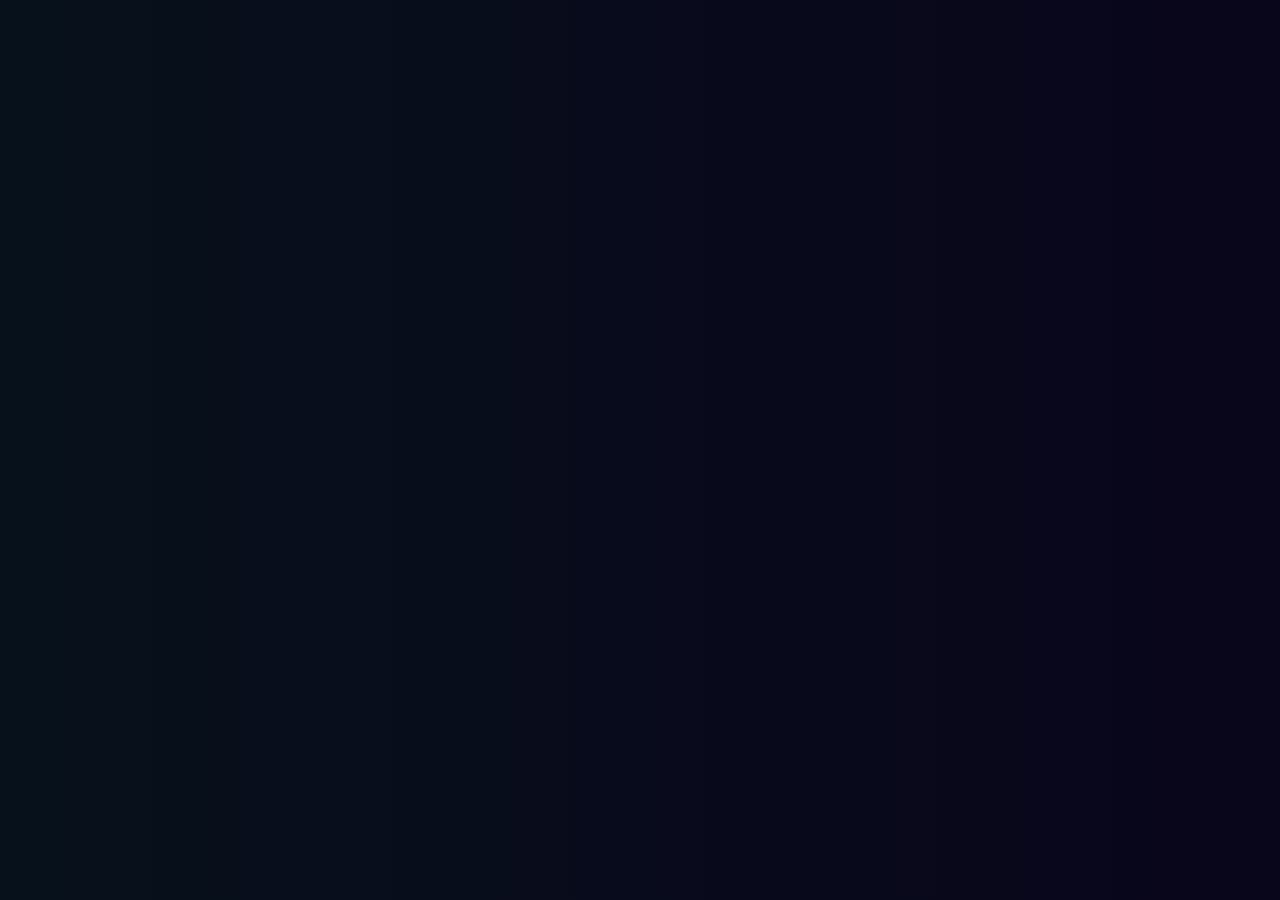
==== index.html @ 5dad0275 "Upload arquivos do projeto" ====
<!DOCTYPE html>
<html lang="pt-BR">

<head>
    <meta charset="UTF-8">
    <meta name="viewport" content="width=device-width, initial-scale=1.0">
    <title>Mundo RolePlay</title>
    <link rel="stylesheet" href="css/style.css">
</head>

<body>
    <header></header>
    <main></main>
    <footer></footer>
</body>

</html>
---- css/style.css ----
*{
  
}

body{
    background-image: linear-gradient(to left, #09051b, #07111b);
}
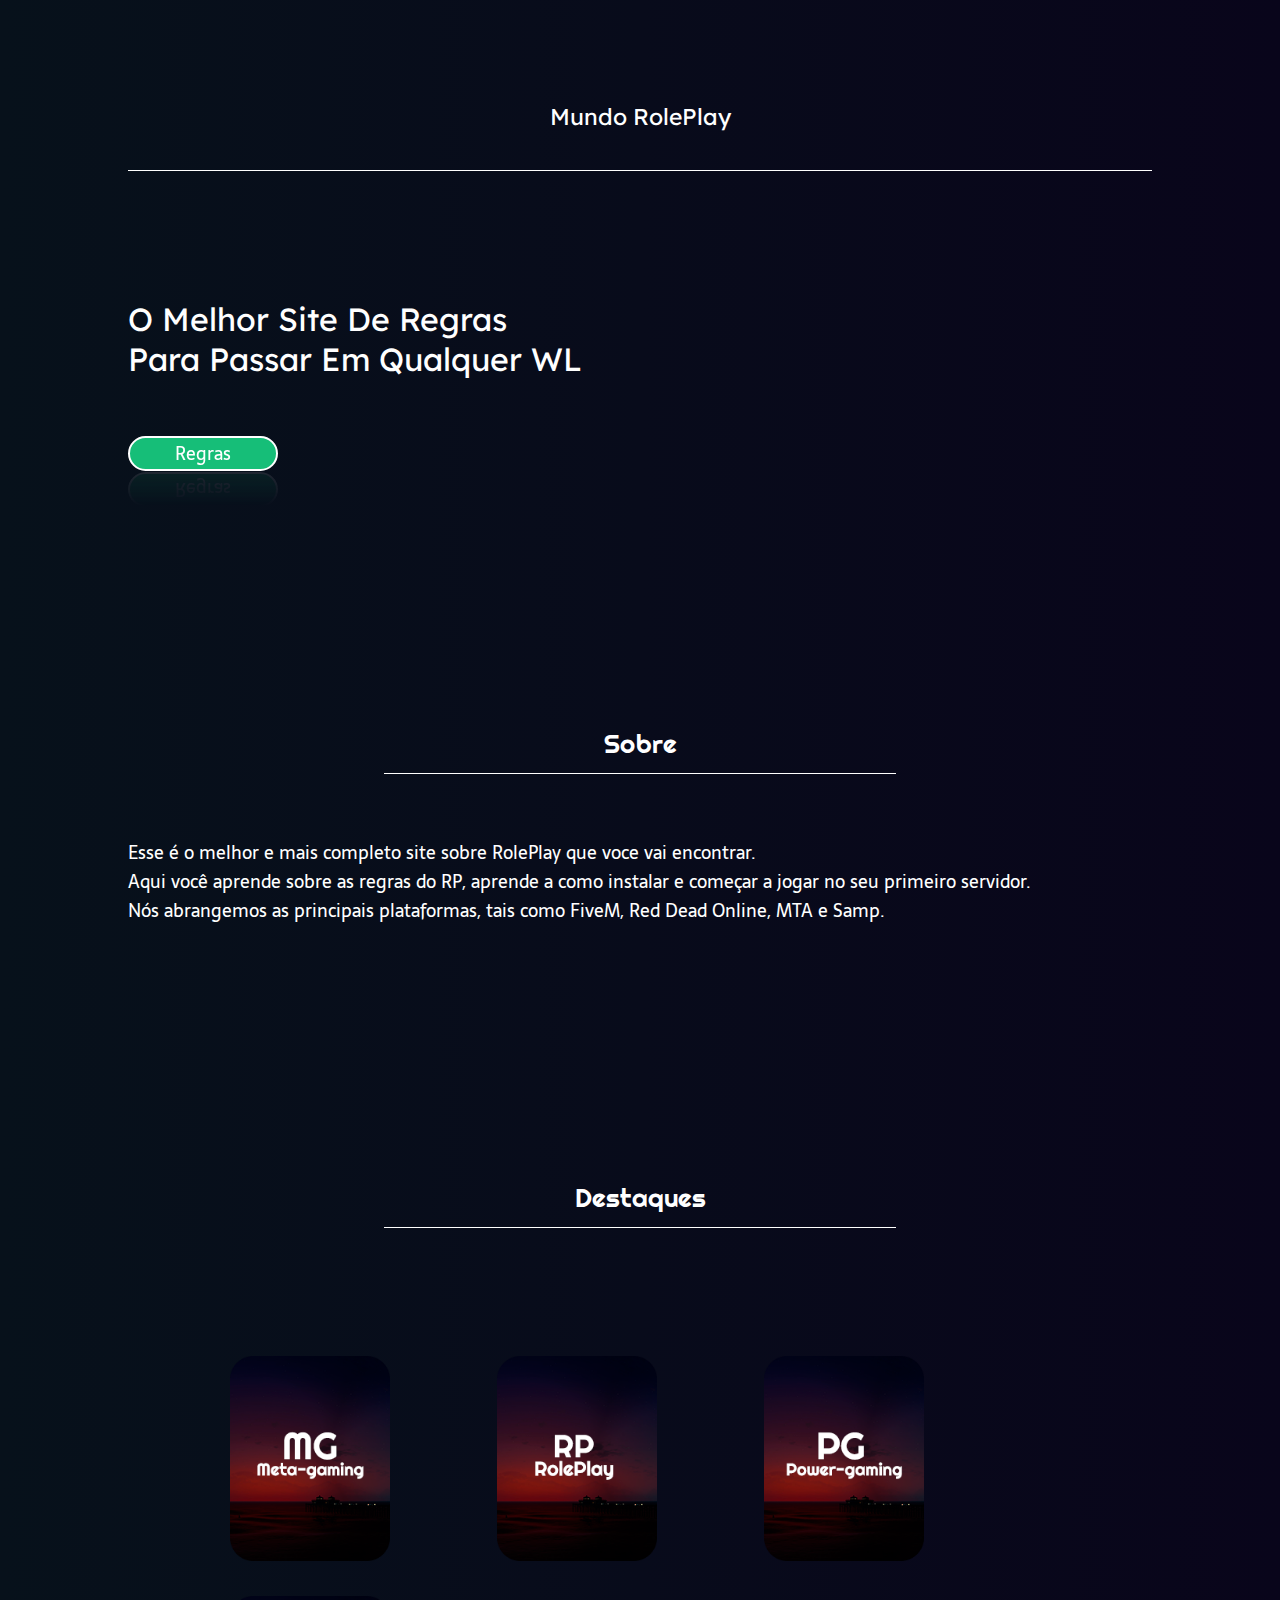
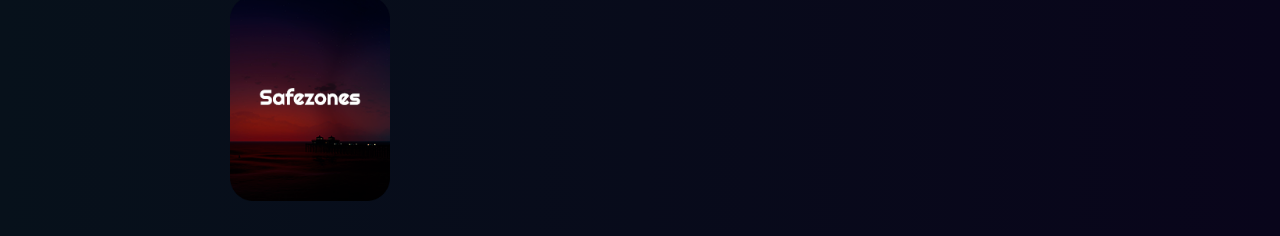
==== commit de5d4a8f: "Atualização arquivos do projeto" ====
--- a/index.html
+++ b/index.html
@@ -10,7 +10,41 @@
 
 <body>
     <header></header>
-    <main></main>
+    <main>
+        <section class="title-header">
+            <a href="index.html">
+                <h1>Mundo RolePlay</h1>
+            </a>
+            <div class="bottom-line"></div>
+        </section>
+
+        <section class="textMain">
+            <h1>O Melhor Site De Regras <br>
+                Para Passar Em Qualquer WL</h1>
+            <div class="button">
+                <a href=""><button>Regras</button></a>
+            </div>
+        </section>
+        <section class="text-about">
+            <h1>Sobre</h1>
+            <div class="bottom-line-about"></div>
+            <p>Esse é o melhor e mais completo site sobre RolePlay que voce vai encontrar. <br>
+                Aqui você aprende sobre as regras do RP, aprende a como instalar e começar a jogar no seu primeiro
+                servidor. <br>
+                Nós abrangemos as principais plataformas, tais como FiveM, Red Dead Online, MTA e Samp. </p>
+        </section>
+        <section class="highlights">
+            <h1>Destaques</h1>
+            <div class="bottom-line-highlights"></div>
+            <div id="images-highlights">
+                <a href=""><img src="assets/img/meta-gaming-img.png" alt=""></a>
+                <a href=""><img src="assets/img/roleplay-img.png" alt=""></a>
+                <a href=""><img src="assets/img/powergaming-img.png" alt=""></a>
+                <a href=""><img src="assets/img/safezones-img.png" alt=""></a>
+            </div>
+
+        </section>
+    </main>
     <footer></footer>
 </body>
 
--- a/css/style.css
+++ b/css/style.css
@@ -1,7 +1,135 @@
-*{
-  
+@import url('https://fonts.googleapis.com/css2?family=Lexend:wght@400;700&family=Righteous&family=Sarala:wght@400;700&display=swap');
+
+* {
+    font-family: Arial, Helvetica, sans-serif;
+    margin: 0px;
+    padding: 0px;
+    box-sizing: border-box;
 }
 
-body{
+body,
+html {
+    width: 100%;
+    height: 100%;
+}
+
+body {
     background-image: linear-gradient(to left, #09051b, #07111b);
+    border-radius: 30px;
+}
+
+.title-header a{
+    text-decoration: none;
+}
+.title-header h1{
+    font-family: 'Lexend';
+    color: white;
+    font-style: normal;
+    font-weight: normal;
+    text-align: center;
+    margin-top: 8%;
+    margin-bottom: 3%;
+    font-size: 23px;
+}
+.title-header .bottom-line{
+    border-bottom: 1px solid white;
+    width: 80%;
+    margin-left: 10%;
+}
+
+.textMain{
+    margin-left: 10%;
+    margin-top: 10%;
+}
+.textMain h1{
+    font-family: 'Lexend';
+    color: white;
+    font-weight: normal;
+    font-style: normal;
+    margin-bottom: 5%;
+}
+
+.button button{
+    background-color: #16be78;
+    color: white;
+    font-family: 'Sarala';
+    font-size: 18px;
+    width: 150px;
+    height: 35px;
+    border-radius: 25px;
+    border: 2px solid white;
+    cursor: pointer;
+    -webkit-box-reflect: below 1px linear-gradient(transparent, rgba(0, 0, 0, 0.103));
+}
+
+button:hover{
+    box-shadow: 0 0 10px #00ff95, 0 0 40px #00ff95, 0 0 80px #00ff95;
+    background-color: #00ff95;
+    border: 1px solid white;
+    color: black;
+    transition: all 1s ease;
+    cursor: pointer;
+}
+
+
+
+.text-about{
+    margin-top: 20%;
+}
+
+.text-about h1{
+    font-family: 'Righteous';
+    color: white;
+    font-weight: normal;
+    font-style: normal;
+    text-align: center;
+    font-size: 26px;
+    margin-bottom: 1%;
+}
+.bottom-line-about{
+    border-bottom: 1px solid white;
+    width: 40%;
+    margin-left: 30%;
+    margin-bottom: 5%;
+}
+.text-about p{
+    font-family: 'Sarala';
+    color: white;
+    font-weight: normal;
+    font-style: normal;
+    font-size: 18px;
+    margin-left: 10%;
+    margin-right: 10%;
+    margin-bottom: 20%;
+}
+
+.highlights h1{
+    font-family: 'Righteous';
+    color: white;
+    font-weight: normal;
+    font-style: normal;
+    text-align: center;
+    font-size: 26px;
+    margin-bottom: 1%;
+}
+.bottom-line-highlights{
+    border-bottom: 1px solid white;
+    width: 40%;
+    margin-left: 30%;
+    margin-bottom: 10%;
+}
+
+#images-highlights{
+    margin-left: 10%;
+    margin-right: 10%;
+}
+#images-highlights img{
+    width: 160px;
+    margin-left: 10%;
+    margin-bottom: 3%;
+}
+
+#images-highlights img:hover{
+    transform: translateY(-10px);
+    transition: all 1s;
 }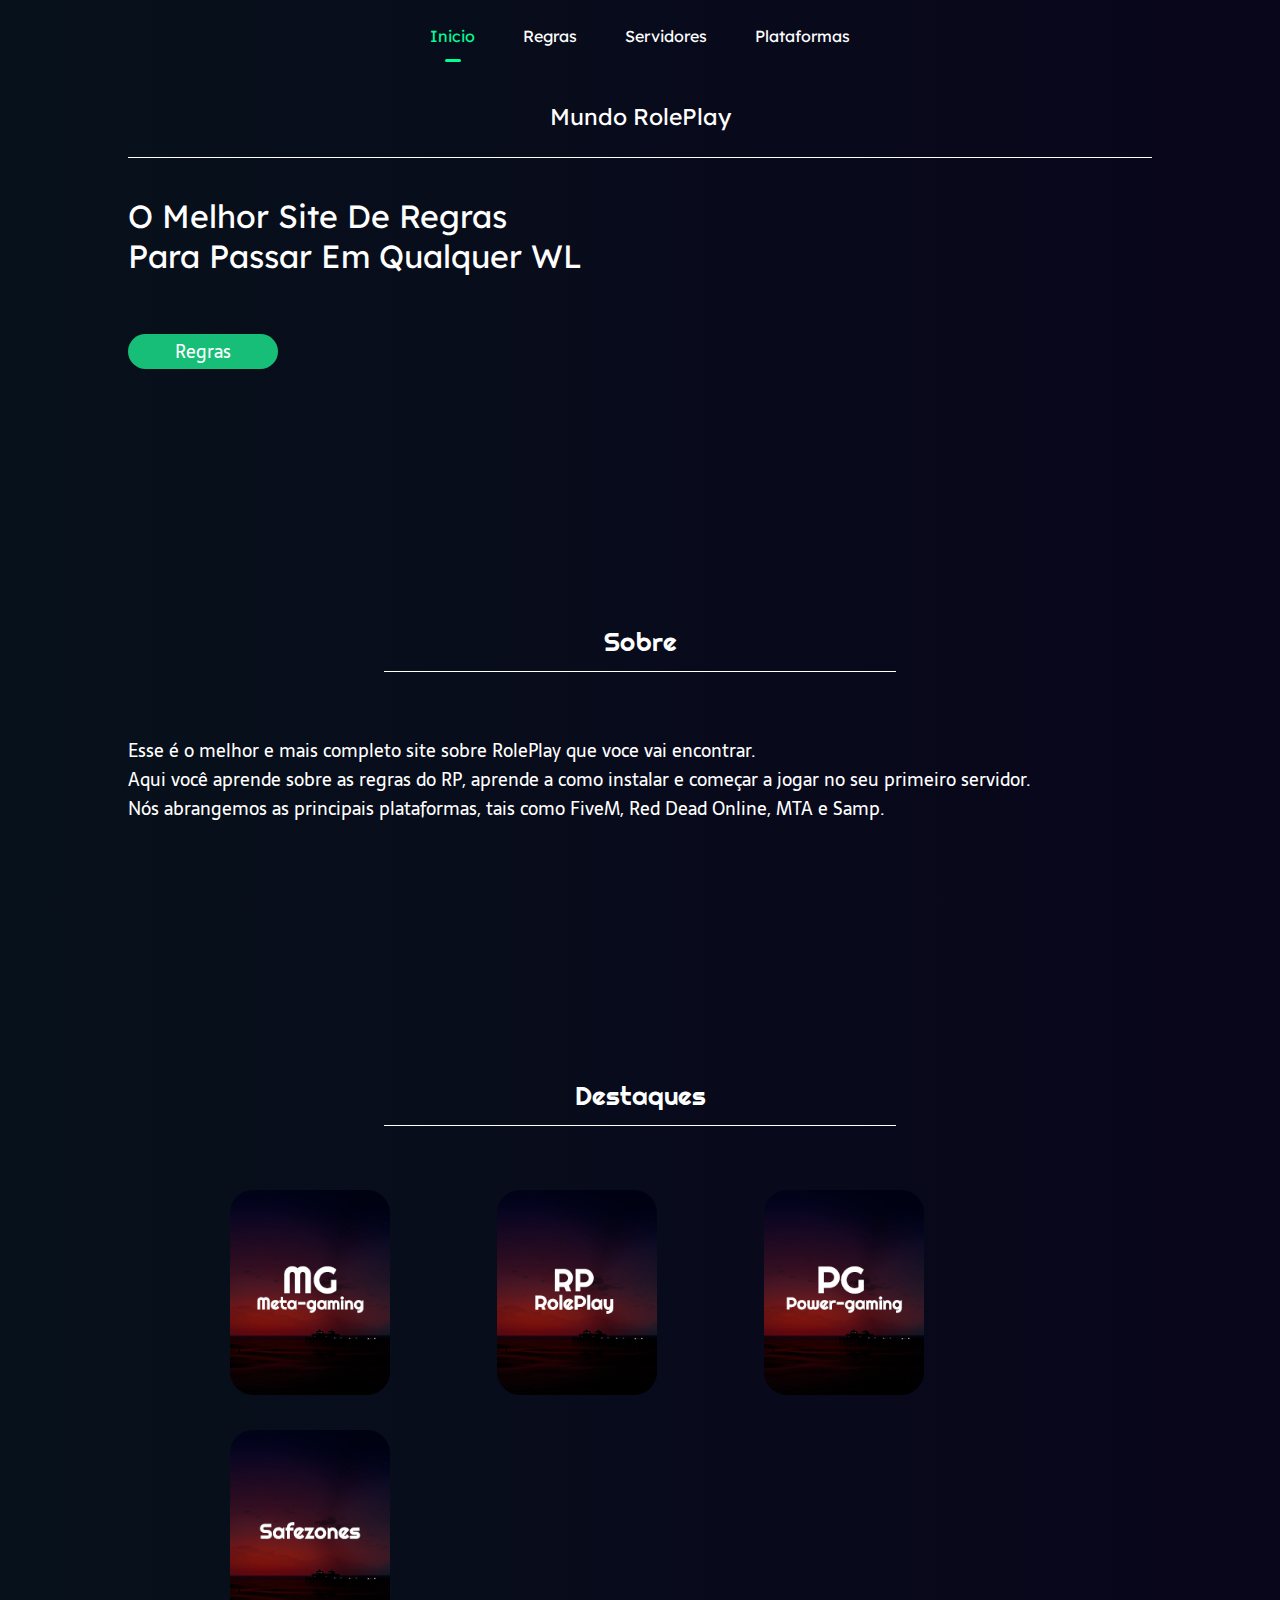
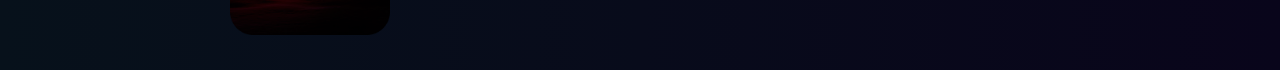
==== commit 66159b85: "Atualização Arquivos do Projeto" ====
--- a/index.html
+++ b/index.html
@@ -6,10 +6,42 @@
     <meta name="viewport" content="width=device-width, initial-scale=1.0">
     <title>Mundo RolePlay</title>
     <link rel="stylesheet" href="css/style.css">
+    <link rel="stylesheet" href="css/media-query.css">
+    <!--FontAwesome-->
+    <link rel="stylesheet" href="https://cdnjs.cloudflare.com/ajax/libs/font-awesome/6.2.1/css/all.min.css"
+        integrity="sha512-MV7K8+y+gLIBoVD59lQIYicR65iaqukzvf/nwasF0nqhPay5w/9lJmVM2hMDcnK1OnMGCdVK+iQrJ7lzPJQd1w=="
+        crossorigin="anonymous" referrerpolicy="no-referrer" />
 </head>
 
 <body>
-    <header></header>
+    <header>
+        <nav class="nav container">
+            <div class="nav_menu">
+                <ul class="nav_list">
+                    <li class="nav_item">
+                        <a id="a_icons" href="index.html" class="nav_link active_link">
+                            <i class="fa-solid fa-house nav_icon"></i>
+                            <span class="nav_name">Inicio</span></a>
+                    </li>
+                    <li class="nav_item">
+                        <a id="a_icons" href="regras.html" class="nav_link ">
+                            <i class="fa-solid fa-book nav_icon"></i>
+                            <span class="nav_name">Regras</span></a>
+                    </li>
+                    <li class="nav_item">
+                        <a id="a_icons" href="servidores.html" class="nav_link">
+                            <i class="fa-solid fa-server nav_icon"></i>
+                            <span class="nav_name">Servidores</span></a>
+                    </li>
+                    <li class="nav_item">
+                        <a id="a_icons" href="plataformas.html" class="nav_link">
+                            <i class="fa-solid fa-computer nav_icon"></i>
+                            <span class="nav_name">Plataformas</span></a>
+                    </li>
+                </ul>
+            </div>
+        </nav>
+    </header>
     <main>
         <section class="title-header">
             <a href="index.html">
@@ -19,12 +51,17 @@
         </section>
 
         <section class="textMain">
-            <h1>O Melhor Site De Regras <br>
-                Para Passar Em Qualquer WL</h1>
-            <div class="button">
-                <a href=""><button>Regras</button></a>
+            <div>
+                <h1>O Melhor Site De Regras <br>
+                    Para Passar Em Qualquer WL</h1>
+                <div class="button">
+                    <a href=""><button>Regras</button></a>
+                </div>
             </div>
+
+            <img src="assets/img/image3.png" alt="" class="image1">
         </section>
+
         <section class="text-about">
             <h1>Sobre</h1>
             <div class="bottom-line-about"></div>
@@ -33,6 +70,8 @@
                 servidor. <br>
                 Nós abrangemos as principais plataformas, tais como FiveM, Red Dead Online, MTA e Samp. </p>
         </section>
+
+        <section class="image_slide"></section>
         <section class="highlights">
             <h1>Destaques</h1>
             <div class="bottom-line-highlights"></div>
@@ -42,7 +81,6 @@
                 <a href=""><img src="assets/img/powergaming-img.png" alt=""></a>
                 <a href=""><img src="assets/img/safezones-img.png" alt=""></a>
             </div>
-
         </section>
     </main>
     <footer></footer>
--- a/css/style.css
+++ b/css/style.css
@@ -6,17 +6,98 @@
     padding: 0px;
     box-sizing: border-box;
 }
-
 body,
 html {
     width: 100%;
     height: 100%;
-}
-
+    scroll-behavior: smooth;
+}
 body {
     background-image: linear-gradient(to left, #09051b, #07111b);
     border-radius: 30px;
 }
+/* scrollbar */
+body::-webkit-scrollbar {
+    width: 5px;
+    /* width of the entire scrollbar */
+}
+
+body::-webkit-scrollbar-track {
+    background: #2A2A2A;
+    /* color of the tracking area */
+}
+
+body::-webkit-scrollbar-thumb {
+    background-color: rgb(255, 255, 255);
+    /* color of the scroll thumb */
+    border-radius: 20px;
+    /* roundness of the scroll thumb */
+}
+
+/*NAVBAR CONFIGURATION*/
+
+ul{
+    list-style: none;
+}
+#a_icons{
+    text-decoration: none;
+    align-items: center;
+}
+.container {
+    max-width: 968px;
+    margin: auto;
+}
+header {
+    position: absolute;
+    top: 0;
+    left: 0;
+    width: 100%;
+    z-index: 100;
+    transition: 0.4s;
+}
+.nav {
+    height: 4.5rem;
+    display: flex;
+    justify-content: center;
+    align-items: center;
+}
+.nav_icon {
+    font-size: 1.5rem;
+}
+.nav_name{
+    font-family: 'Lexend';
+}
+.nav_list,
+.nav_link {
+    display: flex;
+}
+
+.nav_list {
+    justify-content: space-around;
+    column-gap: 3rem;
+}
+
+.nav_link {
+    flex-direction: column;
+    align-items: center;
+    row-gap: 0.25rem;
+    color: white;
+}
+
+.nav_link:hover {
+    color: #00ff95;
+}
+
+i.nav_icon {
+    display: none;
+}
+.active_link{
+    position: relative;
+    color: #00ff95;
+    transition: 0.3s;
+}
+
+/*OTHERS PAGE CONFIG*/
 
 .title-header a{
     text-decoration: none;
@@ -28,7 +109,7 @@
     font-weight: normal;
     text-align: center;
     margin-top: 8%;
-    margin-bottom: 3%;
+    margin-bottom: 2%;
     font-size: 23px;
 }
 .title-header .bottom-line{
@@ -39,7 +120,10 @@
 
 .textMain{
     margin-left: 10%;
-    margin-top: 10%;
+    margin-top: 3%;
+}
+.textMain .image1{
+    display: none;
 }
 .textMain h1{
     font-family: 'Lexend';
@@ -57,26 +141,56 @@
     width: 150px;
     height: 35px;
     border-radius: 25px;
-    border: 2px solid white;
+    border: none;
     cursor: pointer;
-    -webkit-box-reflect: below 1px linear-gradient(transparent, rgba(0, 0, 0, 0.103));
-}
-
-button:hover{
+}
+
+.button{
+    position: relative;
+    width: 150px;
+    height: 35px;
+}
+
+.button button::before, .button button:after{
+    content: '';
+    display: block;
+    position: absolute;
+    width: 152px;
+    height: 37px;
+    top: -2px;
+    left: -2px;
+    border: 2px solid #16be78;
+    border-radius: 25px;
+    opacity: 0;
+    animation: animacao-botao 1.5s linear infinite;
+}
+.button button:after{
+    animation-delay: .5s;
+}
+@keyframes animacao-botao {
+    0%{
+        transform: scale(0.5);
+        opacity: 0;
+    }
+    50%{
+        opacity: 1;
+    }
+    100%{
+        transform: scale(1.2);
+        opacity: 0;
+    }
+}
+.button button:hover{
     box-shadow: 0 0 10px #00ff95, 0 0 40px #00ff95, 0 0 80px #00ff95;
     background-color: #00ff95;
-    border: 1px solid white;
+    border: none;
     color: black;
     transition: all 1s ease;
     cursor: pointer;
 }
-
-
-
 .text-about{
     margin-top: 20%;
 }
-
 .text-about h1{
     font-family: 'Righteous';
     color: white;
@@ -102,7 +216,6 @@
     margin-right: 10%;
     margin-bottom: 20%;
 }
-
 .highlights h1{
     font-family: 'Righteous';
     color: white;
@@ -116,9 +229,8 @@
     border-bottom: 1px solid white;
     width: 40%;
     margin-left: 30%;
-    margin-bottom: 10%;
-}
-
+    margin-bottom: 5%;
+}
 #images-highlights{
     margin-left: 10%;
     margin-right: 10%;
@@ -132,4 +244,92 @@
 #images-highlights img:hover{
     transform: translateY(-10px);
     transition: all 1s;
-}+}
+/*RESPONSIVIDADE CELULAR*/
+
+@media screen and (max-width: 992px) {
+    .nav_menu {
+
+        position: fixed;
+        bottom: 0;
+        left: 0;
+        background: #1B2020;
+        width: 85%;
+        margin-left: 7%;
+        height: 4rem;
+        padding: 0 1rem;
+        display: grid;
+        align-items: center;
+        border-radius: 15px;
+        margin-bottom: 4%;
+        transition: .4s;
+        box-shadow: 4px 4px 4px rgba(0, 0, 0, 0.25);
+    }
+    .container {
+        margin-right: 1rem;
+        margin-left: 1rem;
+    }
+    .nav{
+        height: 3rem;
+    }
+    i.nav_icon{
+        display: block;
+    }
+}
+@media screen and (max-width: 600px) {
+    #images-highlights{
+        padding-bottom: 15%;
+    }
+}
+
+@media screen and (max-width: 576px) {
+    .nav_list{
+        justify-content: center;
+    }
+}
+@media screen and (max-width: 526px) {
+    .nav_name{
+        display: none;
+    }
+}
+@media screen and (max-width: 510px) {
+    #images-highlights img{
+        width: 120px;
+    }
+    #images-highlights{
+        padding-bottom: 35%;
+        padding-left: 4%;
+    }
+}
+@media screen and (max-width: 414px) {
+    #images-highlights{
+        margin-left: 2%;
+    }
+}
+@media screen and (max-width: 360px) {
+    #images-highlights{
+        margin-left: 0;
+        padding-left: 25%;
+    }
+
+}
+@media screen and (max-width: 320px) {
+    .nav_list {
+        column-gap: 2rem;
+    }
+    #images-highlights img{
+        width: 100px;
+    }
+    #images-highlights{
+        padding-left: 28%;
+    }
+}
+@media screen and (max-width: 264px) {
+    .nav_list {
+        column-gap: 1.5rem;
+    }
+    .nav_icon{
+        font-size: 1rem;
+    }
+}
+
--- a/css/media-query.css
+++ b/css/media-query.css
@@ -0,0 +1,51 @@
+@media screen and (min-width: 768px) and (max-width: 992px) {
+    /*TABLET*/
+    #images-highlights{
+        padding-bottom: 15%;
+        padding-left: 7%;
+    }
+}
+@media screen and (min-width: 993px) {
+    .active_link::before{
+        content: '';
+        position: absolute;
+        bottom: -1rem;
+        width: 1rem;
+        height: 3px;
+        background-color: #00ff95;
+        border-radius: 3px;
+    }
+}
+@media screen and (min-width: 992px) and (max-width: 1300px) {
+    /*DESKTOP*/
+    
+}
+@media screen and (min-width: 1300px){
+    /*GRANDES TELAS*/
+    #images-highlights img{
+        margin-left: 0;
+        margin-bottom: 50%;
+        
+    }
+    #images-highlights{
+        margin-left: 0;
+        margin-right: 0;
+        display: flex;
+        align-items: center;
+        justify-content: center;
+        gap: 40px;
+    }
+    .text-about p{
+        text-align: center;
+    }
+    .textMain .image1{
+        display: block;
+        width: 350px;
+        margin-right: 10%;
+        
+    }
+    .textMain{
+        display: flex;
+        justify-content: space-between;
+    }
+}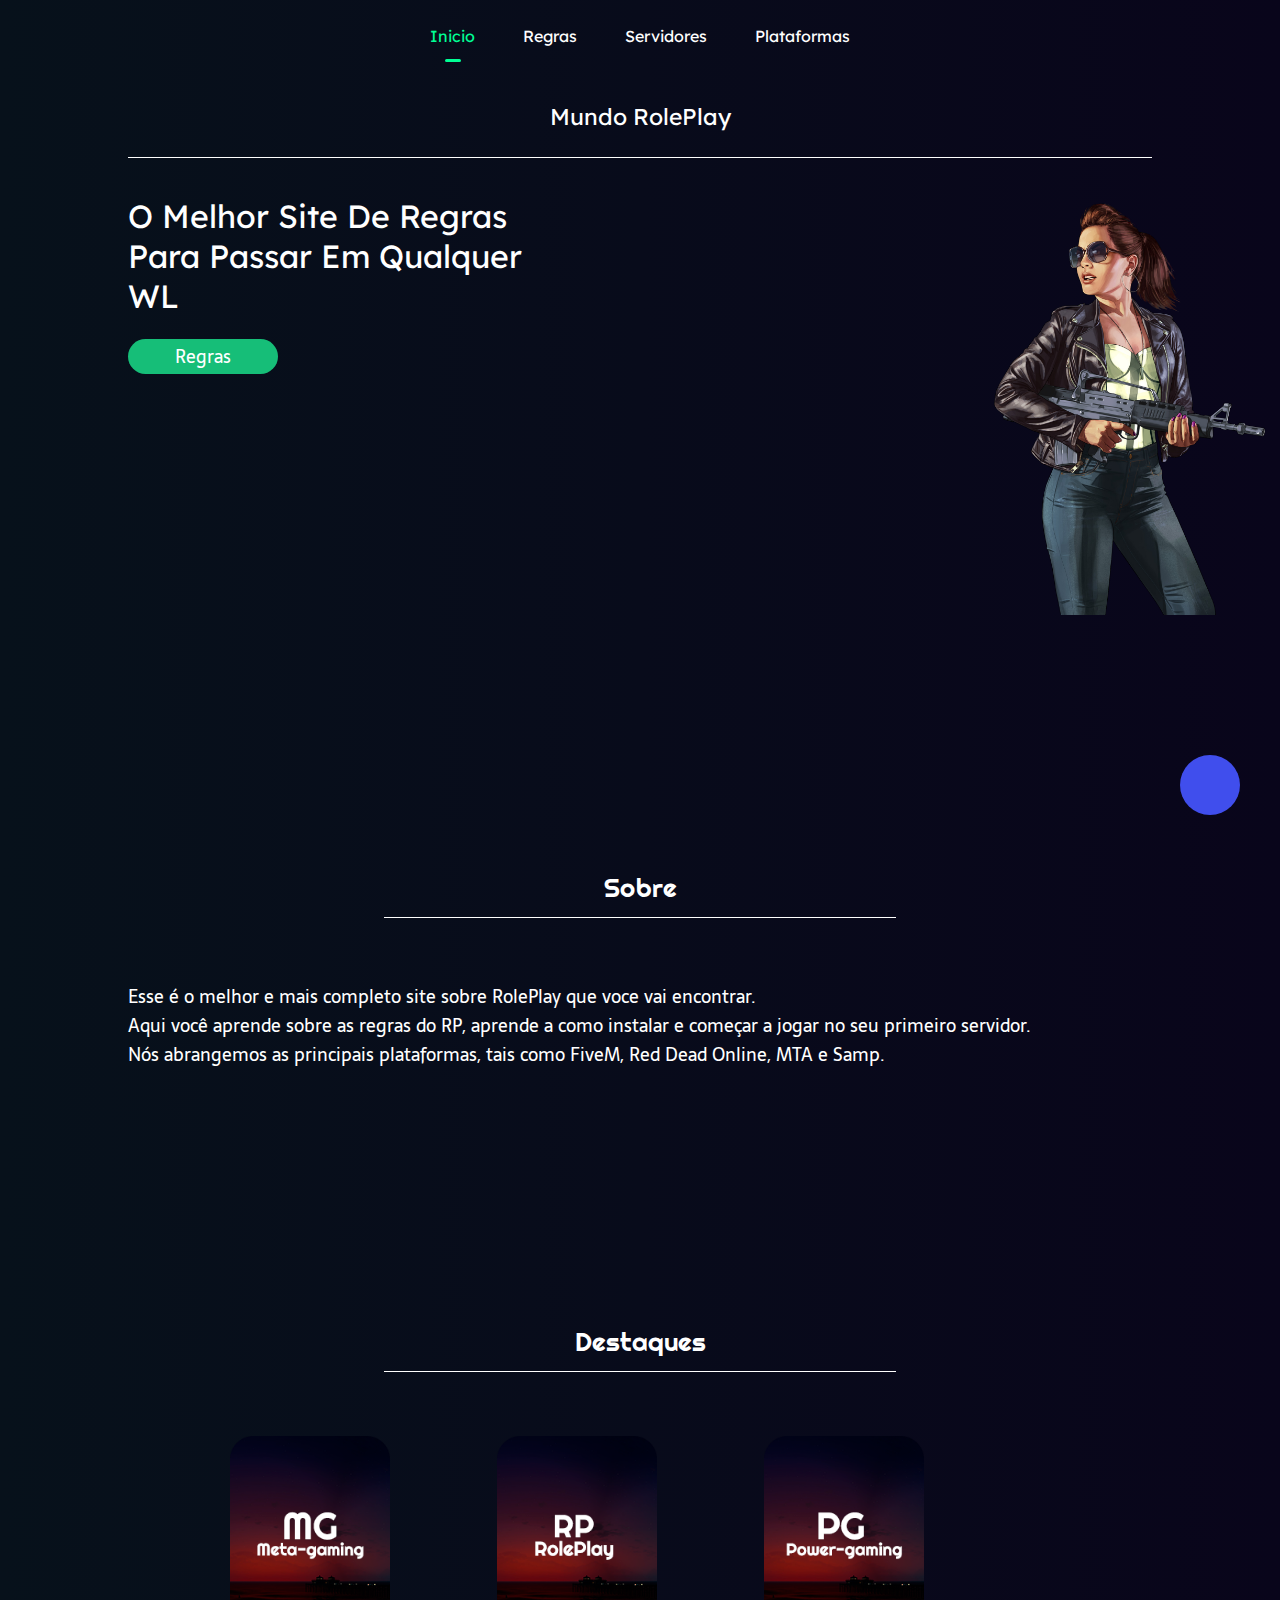
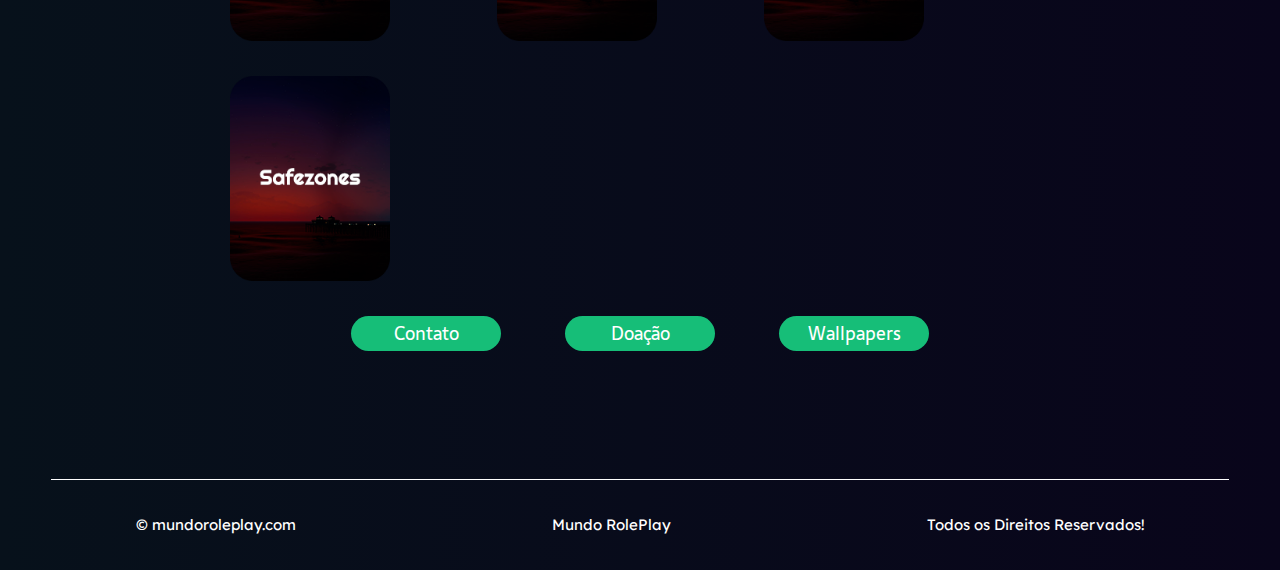
==== commit 4552fa30: "Atualização arquivos do projeto" ====
--- a/index.html
+++ b/index.html
@@ -42,6 +42,7 @@
             </div>
         </nav>
     </header>
+
     <main>
         <section class="title-header">
             <a href="index.html">
@@ -55,11 +56,11 @@
                 <h1>O Melhor Site De Regras <br>
                     Para Passar Em Qualquer WL</h1>
                 <div class="button">
-                    <a href=""><button>Regras</button></a>
+                    <a href="regras.html"><button>Regras</button></a>
                 </div>
             </div>
 
-            <img src="assets/img/image3.png" alt="" class="image1">
+            <img src="assets/img/image4.png" alt="" class="image1">
         </section>
 
         <section class="text-about">
@@ -71,7 +72,6 @@
                 Nós abrangemos as principais plataformas, tais como FiveM, Red Dead Online, MTA e Samp. </p>
         </section>
 
-        <section class="image_slide"></section>
         <section class="highlights">
             <h1>Destaques</h1>
             <div class="bottom-line-highlights"></div>
@@ -82,8 +82,32 @@
                 <a href=""><img src="assets/img/safezones-img.png" alt=""></a>
             </div>
         </section>
+
+        <section class="discord_button">
+            <div class="botao_discord">
+                <a class="link-discord" href="" target="_blank"><i class="fa-brands fa-discord" id="discord1"></i></a>
+            </div>
+        </section>
+
+        <section class="buttons">
+            <div class="buttons_configuration">
+                <a class='botao-contato' href="contato.html"><button><i class="fa-solid fa-envelope"></i> Contato</button></a>
+                <a class='botao-doacao'href="#"><button><i class="fa-solid fa-hand-holding-dollar"></i> Doação</button></a>
+                <a class='botao-wallpaper' href="wallpapers.html"><button><i class="fa-solid fa-image"></i> Wallpapers</button></a>
+                <a class='botao-wallpaper' id="discord2" href="#"><button><i class="fa-brands fa-discord" ></i> Discord</button></a>
+            </div>
+        </section>
     </main>
-    <footer></footer>
+    <footer>
+        <div class="line_up"></div>
+        <section class="conteudo_footer">
+            <div>
+                <p>© mundoroleplay.com</p>
+                <p>Mundo RolePlay</p>
+                <p>Todos os Direitos Reservados!</p>
+            </div>
+        </section>
+    </footer>
 </body>
 
 </html>--- a/css/style.css
+++ b/css/style.css
@@ -124,6 +124,20 @@
 }
 .textMain .image1{
     display: none;
+    transform: translateY(0px);
+    animation: animacao-imagem 5s ease-in-out infinite;
+}
+
+@keyframes animacao-imagem {
+    0%{
+        transform: translateY(0px);
+    }
+    50%{
+        transform: translateY(-20px);
+    }
+    100%{
+        transform: translateY(0px);
+    }
 }
 .textMain h1{
     font-family: 'Lexend';
@@ -245,6 +259,176 @@
     transform: translateY(-10px);
     transition: all 1s;
 }
+
+
+
+
+/*BOTÃO DISCORD*/
+
+.botao_discord{
+    display: none;
+}
+.link-discord {
+    position: fixed;
+    width: 60px;
+    height: 60px;
+    bottom: 85px;
+    right: 40px;
+    background-color: #404EED;
+    color: white;
+    border-radius: 50px;
+    text-align: center;
+    font-size: 25px;
+    z-index: 1000;
+}
+
+#discord1 {
+    margin-top: 17px;
+}
+
+.link-discord:hover {
+    transform: translateY(-10px);
+    transition: all 1s;
+    transform-origin: button;
+
+    box-shadow: 0 0 10px #404EED, 0 0 40px #404EED, 0 0 80px #404EED;
+    background-color: #404EED;
+}
+
+.link-discord::before, .link-discord:after{
+    content: '';
+    display: block;
+    position: absolute;
+    width: 63px;
+    height: 63px;
+    top: -3px;
+    left: -3px;
+    border: 2px solid #404EED;
+    border-radius: 50%;
+    opacity: 0;
+    animation: animacao-botao-discord 1.5s linear infinite;
+}
+.button button:after{
+    animation-delay: .5s;
+}
+@keyframes animacao-botao-discord {
+    0%{
+        transform: scale(0.5);
+        opacity: 0;
+    }
+    50%{
+        opacity: 1;
+    }
+    100%{
+        transform: scale(1.2);
+        opacity: 0;
+    }
+}
+
+
+/*BOTÕES FIM PAGINA*/
+
+.buttons_configuration{
+    display: flex;
+    align-items: center;
+    justify-content: center;
+    gap: 5%;   
+}
+
+.botao-contato button{
+    background-color: #16be78;
+    color: white;
+    font-family: 'Sarala';
+    font-size: 18px;
+    width: 150px;
+    height: 35px;
+    border-radius: 25px;
+    border: none;
+    cursor: pointer;
+}
+.botao-contato button:hover{
+    transform: translateY(-10px);
+    transition: all 1s;
+    box-shadow: 0 0 10px #00ff95, 0 0 40px #00ff95, 0 0 80px #00ff95;
+    background-color: #00ff95;
+    border: none;
+    color: black;
+    transition: all 1s ease;
+    cursor: pointer;
+}
+.botao-doacao button{
+    background-color: #16be78;
+    color: white;
+    font-family: 'Sarala';
+    font-size: 18px;
+    width: 150px;
+    height: 35px;
+    border-radius: 25px;
+    border: none;
+    cursor: pointer;
+}
+.botao-doacao button:hover{
+    transform: translateY(-10px);
+    transition: all 1s;
+    box-shadow: 0 0 10px #00ff95, 0 0 40px #00ff95, 0 0 80px #00ff95;
+    background-color: #00ff95;
+    border: none;
+    color: black;
+    transition: all 1s ease;
+    cursor: pointer;
+}
+.botao-wallpaper button{
+    background-color: #16be78;
+    color: white;
+    font-family: 'Sarala';
+    font-size: 18px;
+    width: 150px;
+    height: 35px;
+    border-radius: 25px;
+    border: none;
+    cursor: pointer;
+}
+.botao-wallpaper button:hover{
+    transform: translateY(-10px);
+    transition: all 1s;
+    box-shadow: 0 0 10px #00ff95, 0 0 40px #00ff95, 0 0 80px #00ff95;
+    background-color: #00ff95;
+    border: none;
+    color: black;
+    transition: all 1s ease;
+    cursor: pointer;
+}
+
+
+.line_up{
+    border-top: 1px solid white;
+    width: 92%;
+    margin-left: 4%;
+}
+footer{
+    width: 100%;
+    height: 10%;
+    left: 0px;
+    background: transparent;
+    margin-top: 10%;
+}
+
+
+.conteudo_footer div{
+    display: flex;
+    align-items: center;
+    justify-content: center;
+    min-height: 10vh;
+    gap: 30%;
+}
+.conteudo_footer div p{
+    font-family: 'Lexend';
+    color: white;
+    font-size: 15px;
+    text-align: center;
+}
+
+
 /*RESPONSIVIDADE CELULAR*/
 
 @media screen and (max-width: 992px) {
@@ -275,22 +459,42 @@
     i.nav_icon{
         display: block;
     }
+    footer{
+        height: 27%;
+    }
+}
+@media screen and (max-width: 766px) {
+    .conteudo_footer div{
+        gap: 5%;
+    }
+    .conteudo_footer div p{
+        font-size: 12px;
+    }
 }
 @media screen and (max-width: 600px) {
     #images-highlights{
         padding-bottom: 15%;
     }
 }
+@media screen and (max-width: 735px) {
+    .buttons_configuration{
+        flex-direction: column;
+        gap: 30px;
+        margin-top: 50px;
+    }
+}
 
 @media screen and (max-width: 576px) {
     .nav_list{
         justify-content: center;
     }
 }
+
 @media screen and (max-width: 526px) {
     .nav_name{
         display: none;
     }
+
 }
 @media screen and (max-width: 510px) {
     #images-highlights img{
@@ -300,6 +504,7 @@
         padding-bottom: 35%;
         padding-left: 4%;
     }
+
 }
 @media screen and (max-width: 414px) {
     #images-highlights{
@@ -311,6 +516,14 @@
         margin-left: 0;
         padding-left: 25%;
     }
+    .conteudo_footer div{
+        flex-direction: column;
+        gap: 10px;
+        margin-top: 15px;
+    }
+    .conteudo_footer div p{
+        font-size: 12px;
+    }
 
 }
 @media screen and (max-width: 320px) {
--- a/css/media-query.css
+++ b/css/media-query.css
@@ -4,6 +4,20 @@
         padding-bottom: 15%;
         padding-left: 7%;
     }
+    .conteudo_footer div{
+        gap: 10%;
+    }
+
+}
+
+@media screen and (min-width: 993px) and (max-width: 1300px) {
+    .conteudo_footer div{
+        gap: 20%;
+    }
+    .conteudo_footer div p{
+        font-size: 15px;
+    }
+
 }
 @media screen and (min-width: 993px) {
     .active_link::before{
@@ -16,9 +30,33 @@
         border-radius: 3px;
     }
 }
-@media screen and (min-width: 992px) and (max-width: 1300px) {
+
+@media screen and (min-width: 993px) and (max-width: 1300px) {
     /*DESKTOP*/
-    
+    .botao_discord{
+        display: block;
+    }
+    .textMain .image1{
+        display: block;
+        width: 300px;
+        margin-left: 20%;
+    }
+    .textMain{
+        display: flex;
+    }
+}
+@media screen and (min-width: 993px){
+    #discord2{
+        display: none;
+    }
+}
+@media screen and (min-width: 1200px) and (max-width: 1300px){
+    /*DESKTOP*/
+    .textMain .image1{
+        display: block;
+        width: 300px;
+        margin-left: 35%;
+    }
 }
 @media screen and (min-width: 1300px){
     /*GRANDES TELAS*/
@@ -42,10 +80,12 @@
         display: block;
         width: 350px;
         margin-right: 10%;
-        
     }
     .textMain{
         display: flex;
         justify-content: space-between;
     }
+    .botao_discord{
+        display: block;
+    }
 }